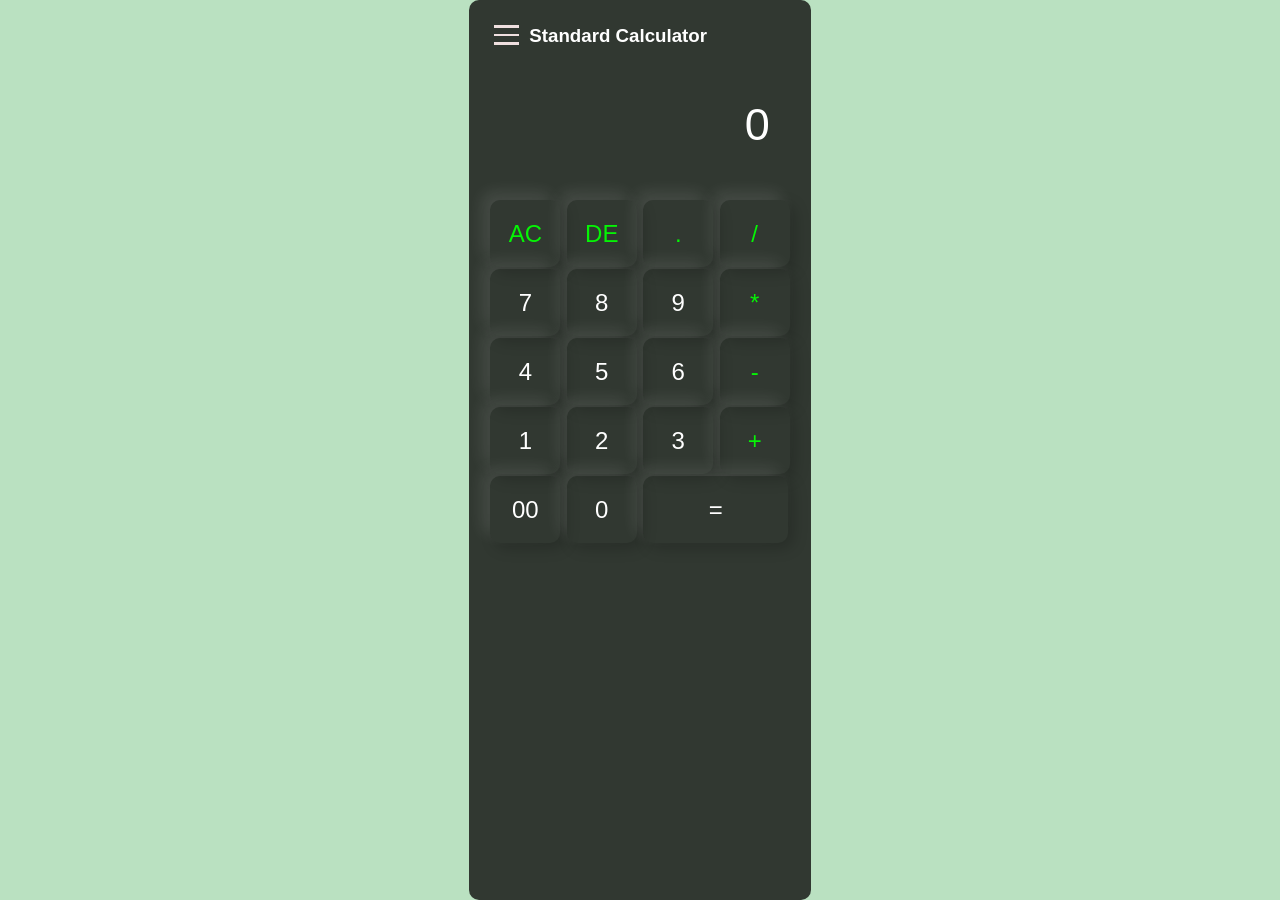
==== index.html @ 64fdf338 "Add files via upload" ====
<!doctype html>
<html lang="en">
  <head>
    <meta charset="UTF-8" />
    <meta name="viewport" content="width=device-width, initial-scale=1.0" />
    <title>Calculator App</title>
    <link rel="stylesheet" href="style.css" />
    <link rel="icon" href="images/Screenshot 2026-08-28 092220.png" />
  </head>
  <body>
    <div class="container">
      <div class="calculator">
        <div id="button-btn">
          <div class="line"></div>
          <div class="line"></div>
          <div class="line"></div>
        </div>
        <h3 class="calculator-title2">Standard Calculator</h3>
        <div class="link-container">
          <div id="calculator">
            <h4 id="hcalc">Calculator</h4>
            <a href="index.html">Standard</a>
            <a href="scientific.html">Scientific</a>
            <a href="graphing.html">Graphing</a>
            <a href="programmer.html">Programmer</a>
            <a href="date.html">Date Calculation</a>
          </div>
        </div>
        <form id="calculator-form">
          <div class="display">
            <input type="text" id="display" name="display" value="0" readonly />
          </div>

          <div class="button">
            <input
              type="button"
              value="AC"
              onclick="clearDisplay()"
              class="operator"
            />
            <input
              type="button"
              value="DE"
              onclick="deleteLast()"
              class="operator"
            />
            <input
              type="button"
              value="."
              onclick="appendDecimal()"
              class="operator"
            />
            <input
              type="button"
              value="/"
              onclick="appendOperator('/')"
              class="operator"
            />
          </div>

          <div class="button">
            <input type="button" value="7" onclick="appendNumber('7')" />
            <input type="button" value="8" onclick="appendNumber('8')" />
            <input type="button" value="9" onclick="appendNumber('9')" />
            <input
              type="button"
              value="*"
              onclick="appendOperator('*')"
              class="operator"
            />
          </div>

          <div class="button">
            <input type="button" value="4" onclick="appendNumber('4')" />
            <input type="button" value="5" onclick="appendNumber('5')" />
            <input type="button" value="6" onclick="appendNumber('6')" />
            <input
              type="button"
              value="-"
              onclick="appendOperator('-')"
              class="operator"
            />
          </div>

          <div class="button">
            <input type="button" value="1" onclick="appendNumber('1')" />
            <input type="button" value="2" onclick="appendNumber('2')" />
            <input type="button" value="3" onclick="appendNumber('3')" />
            <input
              type="button"
              value="+"
              onclick="appendOperator('+')"
              class="operator"
            />
          </div>

          <div class="button">
            <input type="button" value="00" onclick="appendNumber('00')" />
            <input type="button" value="0" onclick="appendNumber('0')" />
            <input
              type="button"
              value="="
              onclick="calculate()"
              class="equal"
            />
          </div>
        </form>
      </div>
    </div>
    <script src="script.js"></script>
  </body>
</html>
---- style.css ----
* {
  box-sizing: border-box;
  margin: 0;
  padding: 0;
  font-family: sans-serif, Courier, monospace;
}
.container {
  width: 100%;
  height: 100vh;
  background-color: #bae1c1;
  display: flex;
  align-items: center;
  justify-content: center;
}
.calculator {
  background-color: rgb(49, 56, 49);
  padding: 20px;
  border-radius: 10px;
  z-index: 1;
  height: 100vh;
  position: relative;
}
.calculator form input {
  border: 0;
  outline: 0;
  width: 70px;
  height: 67px;
  border-radius: 10px;
  box-shadow:
    -8px -8px 15px rgba(255, 255, 255, 0.1),
    5px 5px 15px rgba(0, 0, 0, 0.2);
  background: transparent;
  font-size: 24px;
  color: #fff;
  cursor: pointer;
  margin: 1px;
}
form .display {
  display: flex;
  justify-content: flex-end;
  margin: 20px;
  margin-bottom: 40px;
  margin-top: 40px;
}
form .display input {
  text-align: right;
  flex: 1;
  font-size: 45px;
  box-shadow: none;
}
form input.equal {
  width: 145px;
}

.line {
  width: 25px;
  height: 3px;
  margin: 3px;
  background-color: rgb(239, 223, 223);

  display: block;
  position: relative;
  z-index: 101;

  transition: 0.3s ease;
}
#button-btn {
  width: 35px;
  height: 30px;
  padding: 2px;
  cursor: pointer;
  border-radius: 3px;

  display: flex;
  flex-direction: column;
  justify-content: center;
  align-items: center;

  position: relative;
  z-index: 100;

  transition: 0.2s ease;
}

#button-btn:hover {
  background-color: rgb(142, 142, 153);
  border: solid black 1px;
}
#button-btn .line {
  transition: 0.3s ease;
}

#button-btn.active .line:nth-child(1) {
  transform: translateY(7px) rotate(45deg);
}

#button-btn.active .line:nth-child(2) {
  opacity: 0;
}

#button-btn.active .line:nth-child(3) {
  transform: translateY(-7px) rotate(-45deg);
}
h4 {
  color: azure;
  font-size: 1.2rem;
}
a {
  display: block;
  width: 100%;
  padding: 8px 10px;
  color: aliceblue;
  text-decoration: none;
  border-radius: 3px;
}

a:hover {
  background-color: rgb(131, 131, 127);
  color: rgb(121, 217, 221);
}

a:active {
  color: rgb(0, 255, 64);
}

a:visited {
  color: #bceb13;
}
.link-container {
  border: 2px solid gray;
  border-radius: 3px;
  width: 60%;

  position: absolute;
  top: 70px;
  left: 0;

  max-height: calc(100vh - 90px);

  overflow-y: auto;
  overflow-x: hidden;

  background-color: rgb(49, 56, 49);

  z-index: 50;

  /* Hidden */
  opacity: 0;
  visibility: hidden;
  transform: translateX(-20px);

  /* Animation */
  transition:
    opacity 0.25s ease,
    transform 0.25s ease,
    visibility 0.25s ease;
}

.link-container.active {
  opacity: 1;
  visibility: visible;
  transform: translateX(0);
}
#hcalc {
  margin-bottom: 20px;
}
#hconv {
  margin: 20px 0;
}

.operator {
  color: rgb(5, 244, 5) !important;
}
.calculator form input[type="button"] {
  transition:
    transform 0.2s ease,
    background-color 0.2s ease;
}

.calculator form input[type="button"]:hover {
  background-color: rgba(255, 255, 255, 0.1);
}

.calculator form input[type="button"]:active {
  transform: scale(0.95);
}
/* Button hover effects */
.calculator form input[type="button"] {
  transition:
    transform 0.2s ease,
    background-color 0.2s ease;
}

.calculator form input[type="button"]:hover {
  background-color: rgba(255, 255, 255, 0.1);
}

.calculator form input[type="button"]:active {
  transform: scale(0.95);
}

/* Display improvements */
form .display input {
  overflow: hidden;
  text-overflow: ellipsis;
}

/* Responsive layout */
@media (max-width: 400px) {
  .calculator {
    width: 100%;
    padding: 12px;
  }

  .calculator form input[type="button"] {
    width: 21%;
    height: 60px;
    font-size: 20px;
  }

  .calculator form input.equal {
    width: 44%;
  }

  form .display input {
    font-size: 35px;
  }
}
/* Scientific Calculator */

.calculator-title {
  color: #ffffff;
  text-align: center;
  font-size: 20px;
}

#scientific-form .button {
  display: flex;
  justify-content: center;
  gap: 5px;
  margin-bottom: 8px;
}

#scientific-form .button input {
  width: 65px;
  height: 55px;
  font-size: 17px;
  margin: 0;
}

#scientific-form .button input.equal {
  background-color: #4caf50;
  color: white;
}

#scientific-form .display {
  margin: 20px 0;
}

#scientific-form .display input {
  width: 100%;
  font-size: 35px;
}

@media (max-width: 450px) {
  #scientific-form .button input {
    width: 18%;
    height: 50px;
    font-size: 14px;
  }

  #scientific-form .button {
    gap: 3px;
  }
}
/* Scientific calculator layout */
.calculator:has(#scientific-form) {
  height: auto;
  min-height: 100vh;
}

/* Allow the scientific calculator page to scroll */
.container:has(#scientific-form) {
  height: auto;
  min-height: 100vh;
  padding: 20px 10px;
}

/* Improve scientific calculator button appearance */
#scientific-form .button input {
  transition:
    background-color 0.2s ease,
    transform 0.2s ease;
}

#scientific-form .button input:hover {
  background-color: rgba(255, 255, 255, 0.15);
}

#scientific-form .button input:active {
  transform: scale(0.95);
}

/* Highlight scientific functions */
#scientific-form .button input.operator,
#scientific-form #angle-mode {
  color: #4cff4c;
}
/* Scientific calculator layout */
.calculator:has(#scientific-form) {
  height: auto;
  min-height: 100vh;
}

/* Allow the scientific calculator page to scroll */
.container:has(#scientific-form) {
  height: auto;
  min-height: 100vh;
  padding: 20px 10px;
}

/* Improve scientific calculator button appearance */
#scientific-form .button input {
  transition:
    background-color 0.2s ease,
    transform 0.2s ease;
}

#scientific-form .button input:hover {
  background-color: rgba(255, 255, 255, 0.15);
}

#scientific-form .button input:active {
  transform: scale(0.95);
}

/* Highlight scientific functions */
#scientific-form .button input.operator,
#scientific-form #angle-mode {
  color: #4cff4c;
}
/* ===================================
   SCIENTIFIC CALCULATOR LAYOUT FIX
=================================== */

.calculator:has(#scientific-form) {
  width: 420px;
  max-width: 95vw;
  height: auto;
  min-height: auto;
  padding: 20px;
  position: relative;
}

.container:has(#scientific-form) {
  min-height: 100vh;
  height: auto;
  padding: 30px 10px;
}

/* Scientific calculator heading */
.calculator:has(#scientific-form) .calculator-title {
  text-align: center;
  color: white;
  font-size: 22px;
  margin: 15px 0 25px;
  padding: 0 40px;
}

/* Scientific calculator buttons */
#scientific-form .button {
  display: flex;
  justify-content: center;
  gap: 5px;
  margin-bottom: 8px;
}

#scientific-form .button input {
  flex: 1;
  min-width: 0;
  width: auto;
  height: 55px;
  font-size: 16px;
  margin: 0;
}

/* Display */
#scientific-form .display {
  margin: 20px 0;
}

#scientific-form .display input {
  width: 100%;
  min-width: 0;
  font-size: 35px;
}

/* Navigation menu */
.calculator:has(#scientific-form) .link-container {
  width: 75%;
  max-width: 300px;
  top: 65px;
  left: 10px;
  max-height: 70vh;
}

/* Mobile */
@media (max-width: 450px) {
  .calculator:has(#scientific-form) {
    width: 100%;
    padding: 12px;
  }

  #scientific-form .button input {
    height: 48px;
    font-size: 13px;
  }

  .calculator:has(#scientific-form) .calculator-title {
    font-size: 18px;
  }
}
/* Scientific calculator header */

.calculator-title {
  position: relative !important;
  left: 50px;
  bottom: 30px;
  width: 100%;
}
.calculator-title2 {
  position: absolute !important;
  left: 60px;
  top: 25px;
  width: 100%;
  color: #fff;
}

.calculator:has(#scientific-form) .calculator-title {
  position: static;
  margin: 0;
  padding: 0;
  text-align: left;
  font-size: 22px;
  line-height: 1.3;
  flex: 1;
}

.calculator:has(#scientific-form) #button-btn {
  flex-shrink: 0;
}
/* Compact scientific calculator */

#scientific-form .button {
  gap: 5px;
  margin-bottom: 5px;
}

#scientific-form .button input {
  height: 48px;
  font-size: 15px;
}

#scientific-form .display {
  margin: 15px 0 20px;
}

#scientific-form .display input {
  height: 65px;
  font-size: 32px;
}

.calculator:has(#scientific-form) {
  padding: 15px;
}
.calculator:has(#scientific-form) .link-container {
  top: 60px;
  left: 15px;
  width: 75%;
  max-width: 300px;
  max-height: 70vh;
}
/* ==================================
   GRAPHING CALCULATOR
================================== */

.container:has(.graphing-calculator) {
  height: auto;
  min-height: 100vh;
  padding: 25px 12px;
}

.graphing-calculator {
  width: 600px;
  max-width: 100%;
  height: auto;
  min-height: 0;
  padding: 10px;
}

/* Header */

.graphing-header {
  display: flex;
  align-items: center;
  gap: 15px;
  margin-bottom: 25px;
}

.graphing-header h3 {
  color: white;
  font-size: 22px;
}

#graph-menu-btn {
  width: 40px;
  height: 40px;
  padding: 5px;
  background-color: transparent;
  border: none;
  border-radius: 5px;
  cursor: pointer;

  display: flex;
  flex-direction: column;
  align-items: center;
  justify-content: center;

  flex-shrink: 0;

  transition: background-color 0.3s ease;
}

#graph-menu-btn:hover {
  background-color: rgb(142, 142, 153);
}
/* Graphing Calculator hamburger-to-X animation */

#graph-menu-btn.active .line:nth-child(1) {
  transform: translateY(9px) rotate(45deg);
}

#graph-menu-btn.active .line:nth-child(2) {
  opacity: 0;
}

#graph-menu-btn.active .line:nth-child(3) {
  transform: translateY(-9px) rotate(-45deg);
}
/* Navigation */

.graphing-calculator .link-container {
  top: 70px;
  left: 15px;
  width: 250px;
  max-width: 85%;
}

/* Inputs */

.graph-inputs h4 {
  margin-bottom: 15px;
}

.function-row {
  display: flex;
  align-items: center;
  gap: 12px;
  margin-bottom: 12px;
}

.function-row label {
  color: #4cff4c;
  font-size: 18px;
  min-width: 45px;
}

.function-row input {
  flex: 1;
  min-width: 0;
  padding: 12px;
  border: 1px solid #777;
  border-radius: 6px;
  background: #202820;
  color: white;
  font-size: 16px;
  outline: none;
}

.function-row input:focus {
  border-color: #4cff4c;
}

/* Buttons */

.graphing-calculator button {
  transition: background-color 0.2s ease;
}

#plot-btn {
  width: 100%;
  padding: 12px;
  margin: 10px 0 20px;
  border: none;
  border-radius: 6px;
  background: #4caf50;
  color: white;
  font-size: 16px;
  cursor: pointer;
}

#plot-btn:hover {
  background: #388e3c;
}

/* Graph */

.graph-area {
  width: 100%;
  height: 350px;
  background: white;
  border-radius: 8px;
  overflow: hidden;
}

#graph-canvas {
  display: block;
  width: 100%;
  max-width: 100%;
  height: auto;
}

/* Controls */

.graph-controls {
  display: flex;
  gap: 10px;
  margin-top: 15px;
}
#coordinates {
  position: relative;
  right: -455px;
  top: 4px;
  color: #36fb0f;
}

.graph-controls button {
  flex: 1;
  padding: 12px 0;
  margin-bottom: 0;
  background: #414d41;
  border: none;
  border-radius: 6px;
  color: white;
  cursor: pointer;
}

.graph-controls button:hover {
  background: #596b59;
}

#graph-message {
  color: #ffb4b4;
  margin-top: 5px;
  min-height: 0;
}

#graph-message:empty {
  display: none;
}

/* Mobile */

@media (max-width: 500px) {
  .graphing-calculator {
    padding: 15px;
  }

  .graphing-header h3 {
    font-size: 18px;
  }

  .graph-area {
    height: 280px;
  }

  .graph-controls {
    gap: 5px;
  }
  .graph-controls button {
    font-size: 12px;
    padding: 10px 3px;
  }

  .programmer-header {
    gap: 10px;
  }

  .programmer-header h3 {
    font-size: 18px;
  }

  .word-size-container {
    gap: 8px;
  }

  .number-row {
    padding: 10px;
    gap: 8px;
  }

  .number-row output {
    font-size: 14px;
    overflow-wrap: anywhere;
    min-width: 0;
  }
}
/* ==================================
   PROGRAMMER CALCULATOR
================================== */

.container:has(.programmer-calculator) {
  height: auto;
  min-height: 100vh;
  padding: 25px 12px;
}

.programmer-calculator {
  width: 430px;
  max-width: 100%;
  height: auto;
  min-height: 0;
  padding: 10px;
}

/* Header */

.programmer-header {
  display: flex;
  align-items: center;
  gap: 12px;
  margin-bottom: 15px;
}
.programmer-header h3 {
  color: white;
  font-size: 22px;
}

/* Hamburger */

#programmer-menu-btn {
  width: 40px;
  height: 40px;
  padding: 5px;
  background: transparent;
  border: none;
  border-radius: 5px;
  cursor: pointer;

  display: flex;
  flex-direction: column;
  align-items: center;
  justify-content: center;

  flex-shrink: 0;
  transition: background-color 0.3s ease;
}

#programmer-menu-btn:hover {
  background-color: rgb(142, 142, 153);
}

#programmer-menu-btn.active .line:nth-child(1) {
  transform: translateY(9px) rotate(45deg);
}

#programmer-menu-btn.active .line:nth-child(2) {
  opacity: 0;
}

#programmer-menu-btn.active .line:nth-child(3) {
  transform: translateY(-9px) rotate(-45deg);
}

/* Navigation */

.programmer-calculator .link-container {
  top: 70px;
  left: 15px;
  width: 250px;
  max-width: 85%;
}

/* Number systems */

.number-systems {
  display: flex;
  flex-direction: column;
  gap: 5px;
  margin-bottom: 15px;
}

.number-row {
  display: flex;
  align-items: center;
  justify-content: space-between;
  gap: 12px;
  padding: 9px 12px;
  border-radius: 6px;
  background: #202820;
  color: white;
  cursor: pointer;
  transition: background-color 0.2s ease;
}
.number-row:hover {
  background: #344034;
}

.number-row.active {
  border-left: 4px solid #4cff4c;
  background: #344034;
}

.number-row span {
  color: #4cff4c;
  font-weight: bold;
  min-width: 45px;
}

.number-row output {
  text-align: right;
  overflow-wrap: anywhere;
  font-family: monospace;
  font-size: 17px;
}

/* Buttons */

.programmer-buttons {
  display: grid;
  grid-template-columns: repeat(4, 1fr);
  gap: 7px;
}

.programmer-buttons button {
  min-width: 0;
  padding: 12px 5px;
  border: none;
  border-radius: 6px;
  background: #414d41;
  color: white;
  font-size: 16px;
  cursor: pointer;
  transition:
    background-color 0.2s ease,
    transform 0.2s ease;
}

.programmer-buttons button:hover {
  background: #596b59;
}

.programmer-buttons button:active {
  transform: scale(0.95);
}

.programmer-buttons button[data-action] {
  color: #4cff4c;
}

.programmer-buttons button:disabled {
  opacity: 0.3;
  cursor: not-allowed;
}

.programmer-buttons .zero-btn {
  grid-column: span 4;
}

#programmer-message {
  color: #ffb4b4;
  margin-top: 5px;
  min-height: 0;
}

#programmer-message:empty {
  display: none;
}

/* Mobile */

@media (max-width: 500px) {
  .programmer-calculator {
    padding: 15px;
  }

  .programmer-header h3 {
    font-size: 18px;
  }

  .programmer-buttons {
    gap: 6px;
  }

  .programmer-buttons button {
    padding: 14px 3px;
    font-size: 14px;
  }
}
/* Word-size selection */

.word-size-container {
  display: flex;
  align-items: center;
  gap: 10px;
  margin-bottom: 10px;
  flex-wrap: wrap;
}

.word-size-container label {
  color: white;
  font-size: 15px;
}

#word-size {
  padding: 8px 12px;
  background: #202820;
  color: white;
  border: 1px solid #777;
  border-radius: 5px;
  cursor: pointer;
  outline: none;
}

#word-size:focus {
  border-color: #4cff4c;
}

.integer-mode {
  color: #4cff4c;
  font-size: 14px;
}
/* Operation indicator */

.operation-display {
  min-height: 24px;
  margin-bottom: 8px;
  text-align: right;
}

#operation-indicator {
  color: #a8b8a8;
  font-size: 16px;
  font-family: monospace;
}

/* ==================================
   DATE CALCULATOR
================================== */

.container:has(.date-calculator) {
  height: auto;
  min-height: 100vh;
  padding: 25px 12px;
}

.date-calculator {
  width: 500px;
  max-width: 100%;
  height: auto;
  min-height: 0;
  padding: 25px;
}

/* Header */

.date-header {
  display: flex;
  align-items: center;
  gap: 15px;
  margin-bottom: 25px;
}

.date-header h3 {
  color: white;
  font-size: 22px;
}

/* Hamburger */

#date-menu-btn {
  width: 40px;
  height: 40px;
  padding: 5px;
  background: transparent;
  border: none;
  border-radius: 5px;
  cursor: pointer;

  display: flex;
  flex-direction: column;
  align-items: center;
  justify-content: center;

  flex-shrink: 0;

  transition: background-color 0.3s ease;
}

#date-menu-btn:hover {
  background-color: rgb(142, 142, 153);
}

#date-menu-btn.active .line:nth-child(1) {
  transform: translateY(9px) rotate(45deg);
}

#date-menu-btn.active .line:nth-child(2) {
  opacity: 0;
}

#date-menu-btn.active .line:nth-child(3) {
  transform: translateY(-9px) rotate(-45deg);
}

/* Navigation */

.date-calculator .link-container {
  top: 70px;
  left: 15px;
  width: 250px;
  max-width: 85%;
}

/* Tabs */

.date-tabs {
  display: flex;
  gap: 10px;
  margin-bottom: 25px;
}

.date-tab {
  flex: 1;
  padding: 12px 8px;
  border: none;
  border-radius: 6px;
  background: #414d41;
  color: white;
  font-size: 15px;
  cursor: pointer;

  transition: background-color 0.2s ease;
}

.date-tab:hover {
  background: #596b59;
}

.date-tab.active {
  background: #4caf50;
  color: white;
}

/* Sections */

.date-section {
  display: none;
}

.date-section.active {
  display: block;
}

.date-section h4 {
  margin-bottom: 20px;
  color: white;
}

/* Input groups */

.date-input-group {
  display: flex;
  flex-direction: column;
  gap: 8px;
  margin-bottom: 18px;
}

.date-input-group label {
  color: #e0e0e0;
  font-size: 14px;
}

.date-input-group input,
.date-input-group select {
  width: 100%;
  min-width: 0;
  padding: 12px;
  border: 1px solid #777;
  border-radius: 6px;
  background: #202820;
  color: white;
  font-size: 16px;
  outline: none;
}

.date-input-group input:focus,
.date-input-group select:focus {
  border-color: #4cff4c;
}

/* Duration fields */

.date-duration-grid {
  display: grid;
  grid-template-columns: repeat(2, 1fr);
  gap: 0 12px;
}

/* Primary buttons */

.date-primary-btn {
  width: 100%;
  padding: 13px;
  border: none;
  border-radius: 6px;
  background: #4caf50;
  color: white;
  font-size: 16px;
  cursor: pointer;

  transition:
    background-color 0.2s ease,
    transform 0.2s ease;
}

.date-primary-btn:hover {
  background: #388e3c;
}

.date-primary-btn:active {
  transform: scale(0.98);
}

/* Results */

.date-result {
  margin-top: 20px;
  padding: 18px;
  background: #202820;
  border-radius: 8px;
  color: white;
}

.date-result[hidden] {
  display: none;
}

.date-result h4 {
  margin-bottom: 15px;
  color: #4cff4c;
}

.date-result-grid {
  display: grid;
  grid-template-columns: repeat(4, 1fr);
  gap: 10px;
  text-align: center;
}

.date-result-item {
  display: flex;
  flex-direction: column;
  gap: 8px;
}

.date-result-item strong {
  color: white;
  font-size: 22px;
}

.date-result-item span {
  color: #b8c8b8;
  font-size: 13px;
}

#total-days {
  margin-top: 20px;
  padding-top: 12px;
  border-top: 1px solid #414d41;
  color: #b8c8b8;
  text-align: center;
}

#calculated-date {
  font-size: 20px;
  font-weight: bold;
  color: white;
  text-align: center;
}

/* Messages */

#date-message {
  margin-top: 12px;
  color: #ffb4b4;
  min-height: 0;
}

#date-message:empty {
  display: none;
}

/* Mobile */

@media (max-width: 500px) {
  .date-calculator {
    padding: 15px;
  }

  .date-header {
    gap: 10px;
  }

  .date-header h3 {
    font-size: 18px;
  }

  .date-tabs {
    gap: 6px;
  }

  .date-tab {
    padding: 10px 5px;
    font-size: 13px;
  }

  .date-result {
    padding: 12px;
  }

  .date-result-grid {
    gap: 5px;
  }

  .date-result-item strong {
    font-size: 18px;
  }

  .date-result-item span {
    font-size: 11px;
  }
}
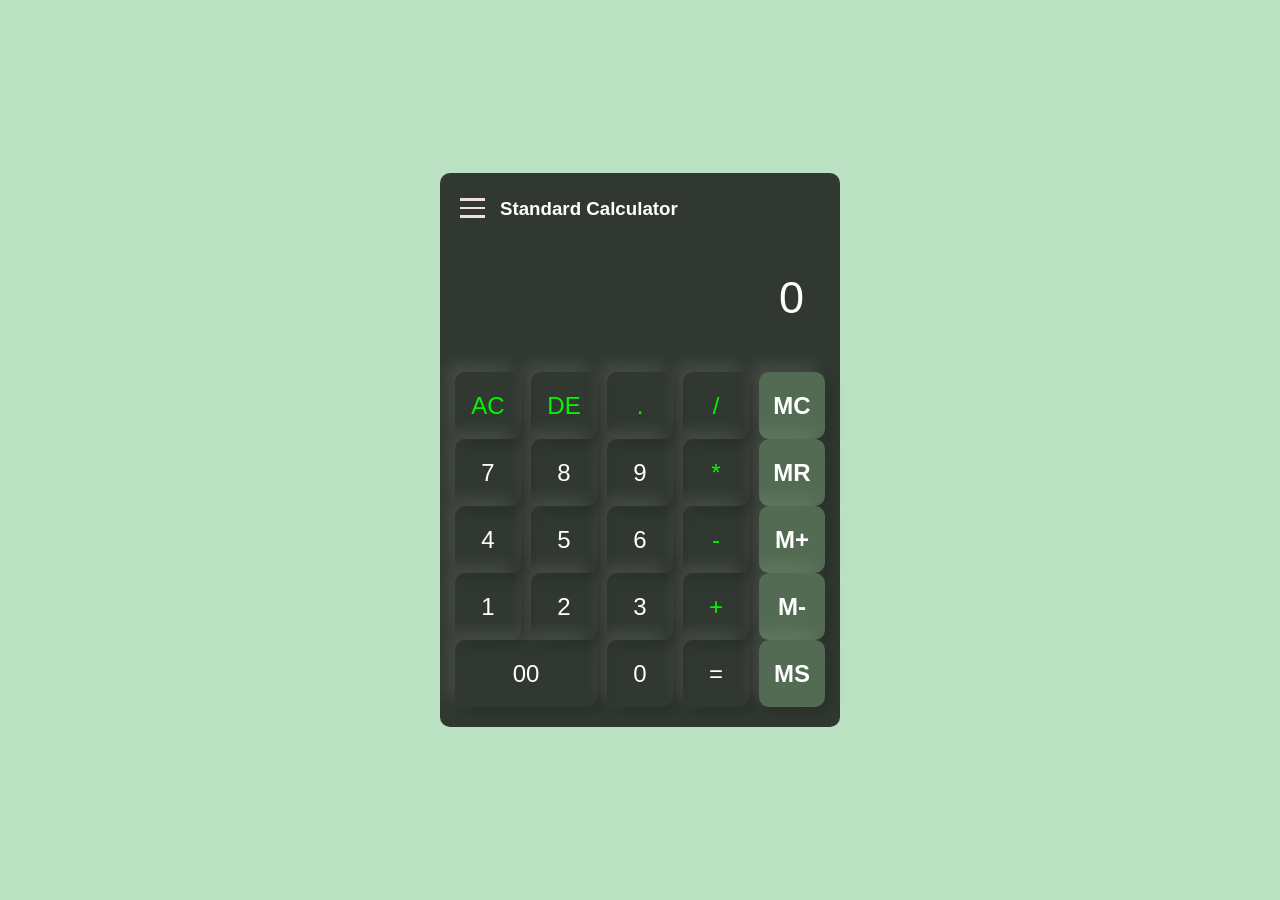
==== commit 11643cec: "updating the navigation experience" ====
--- a/index.html
+++ b/index.html
@@ -19,7 +19,7 @@
         <div class="link-container">
           <div id="calculator">
             <h4 id="hcalc">Calculator</h4>
-            <a href="index.html">Standard</a>
+            <a href="index.html" class="active">Standard</a>
             <a href="scientific.html">Scientific</a>
             <a href="graphing.html">Graphing</a>
             <a href="programmer.html">Programmer</a>
@@ -28,9 +28,11 @@
         </div>
         <form id="calculator-form">
           <div class="display">
+            <span id="memory-indicator">M</span>
             <input type="text" id="display" name="display" value="0" readonly />
           </div>
 
+          <!-- Row 1 -->
           <div class="button">
             <input
               type="button"
@@ -56,8 +58,15 @@
               onclick="appendOperator('/')"
               class="operator"
             />
+            <input
+              type="button"
+              value="MC"
+              onclick="memoryClear()"
+              class="memory"
+            />
           </div>
 
+          <!-- Row 2 -->
           <div class="button">
             <input type="button" value="7" onclick="appendNumber('7')" />
             <input type="button" value="8" onclick="appendNumber('8')" />
@@ -68,8 +77,15 @@
               onclick="appendOperator('*')"
               class="operator"
             />
+            <input
+              type="button"
+              value="MR"
+              onclick="memoryRecall()"
+              class="memory"
+            />
           </div>
 
+          <!-- Row 3 -->
           <div class="button">
             <input type="button" value="4" onclick="appendNumber('4')" />
             <input type="button" value="5" onclick="appendNumber('5')" />
@@ -80,8 +96,15 @@
               onclick="appendOperator('-')"
               class="operator"
             />
+            <input
+              type="button"
+              value="M+"
+              onclick="memoryAdd()"
+              class="memory"
+            />
           </div>
 
+          <!-- Row 4 -->
           <div class="button">
             <input type="button" value="1" onclick="appendNumber('1')" />
             <input type="button" value="2" onclick="appendNumber('2')" />
@@ -92,8 +115,15 @@
               onclick="appendOperator('+')"
               class="operator"
             />
+            <input
+              type="button"
+              value="M-"
+              onclick="memorySubtract()"
+              class="memory"
+            />
           </div>
 
+          <!-- Row 5 -->
           <div class="button">
             <input type="button" value="00" onclick="appendNumber('00')" />
             <input type="button" value="0" onclick="appendNumber('0')" />
@@ -103,6 +133,12 @@
               onclick="calculate()"
               class="equal"
             />
+            <input
+              type="button"
+              value="MS"
+              onclick="memoryStore()"
+              class="memory"
+            />
           </div>
         </form>
       </div>
--- a/style.css
+++ b/style.css
@@ -11,13 +11,54 @@
   display: flex;
   align-items: center;
   justify-content: center;
+  min-height: 100vh;
+  height: auto;
+  align-items: center;
+  justify-content: center;
+}
+#calculator-form .button {
+  display: grid;
+  grid-template-columns: repeat(5, minmax(0, 1fr));
+  gap: 10px;
+}
+#calculator-form .button input {
+  width: 100%;
+  min-width: 0;
+  margin: 0;
+}
+
+#calculator-form .button:last-child input:first-child {
+  grid-column: span 2;
+}
+
+#calculator-form .memory {
+  background-color: #526b52;
+  color: white;
+  font-weight: 600;
+}
+
+#calculator-form .memory:hover {
+  background-color: #638563;
+}
+.calculator:not(.scientific-calculator):not(.graphing-calculator):not(
+    .programmer-calculator
+  ):not(.date-calculator) {
+  padding-left: 15px;
+  padding-right: 15px;
+}
+
+.calculator:not(.scientific-calculator):not(.graphing-calculator):not(
+    .programmer-calculator
+  ):not(.date-calculator) {
+  width: 400px;
+  max-width: 100%;
 }
 .calculator {
   background-color: rgb(49, 56, 49);
   padding: 20px;
   border-radius: 10px;
   z-index: 1;
-  height: 100vh;
+  height: auto;
   position: relative;
 }
 .calculator form input {
@@ -35,12 +76,39 @@
   cursor: pointer;
   margin: 1px;
 }
+
+#calculator-form .button input {
+  width: 100%;
+  min-width: 0;
+  margin: 0;
+}
+
 form .display {
   display: flex;
   justify-content: flex-end;
   margin: 20px;
   margin-bottom: 40px;
   margin-top: 40px;
+}
+/* Standard calculator memory indicator */
+#calculator-form .display {
+  position: relative;
+}
+
+#memory-indicator {
+  position: absolute;
+  top: 5px;
+  left: 5px;
+
+  color: #4cff4c;
+  font-size: 16px;
+  font-weight: bold;
+
+  display: none;
+}
+
+#memory-indicator.active {
+  display: block;
 }
 form .display input {
   text-align: right;
@@ -638,8 +706,9 @@
   margin-top: 15px;
 }
 #coordinates {
+  display: flex;
   position: relative;
-  right: -455px;
+  right: -15px;
   top: 4px;
   color: #36fb0f;
 }
@@ -790,6 +859,12 @@
   width: 250px;
   max-width: 85%;
 }
+.link-container a.active {
+  color: #4cff4c;
+  background-color: #414d41;
+  font-weight: 600;
+  border-left: 3px solid #4cff4c;
+}
 
 /* Number systems */
 
